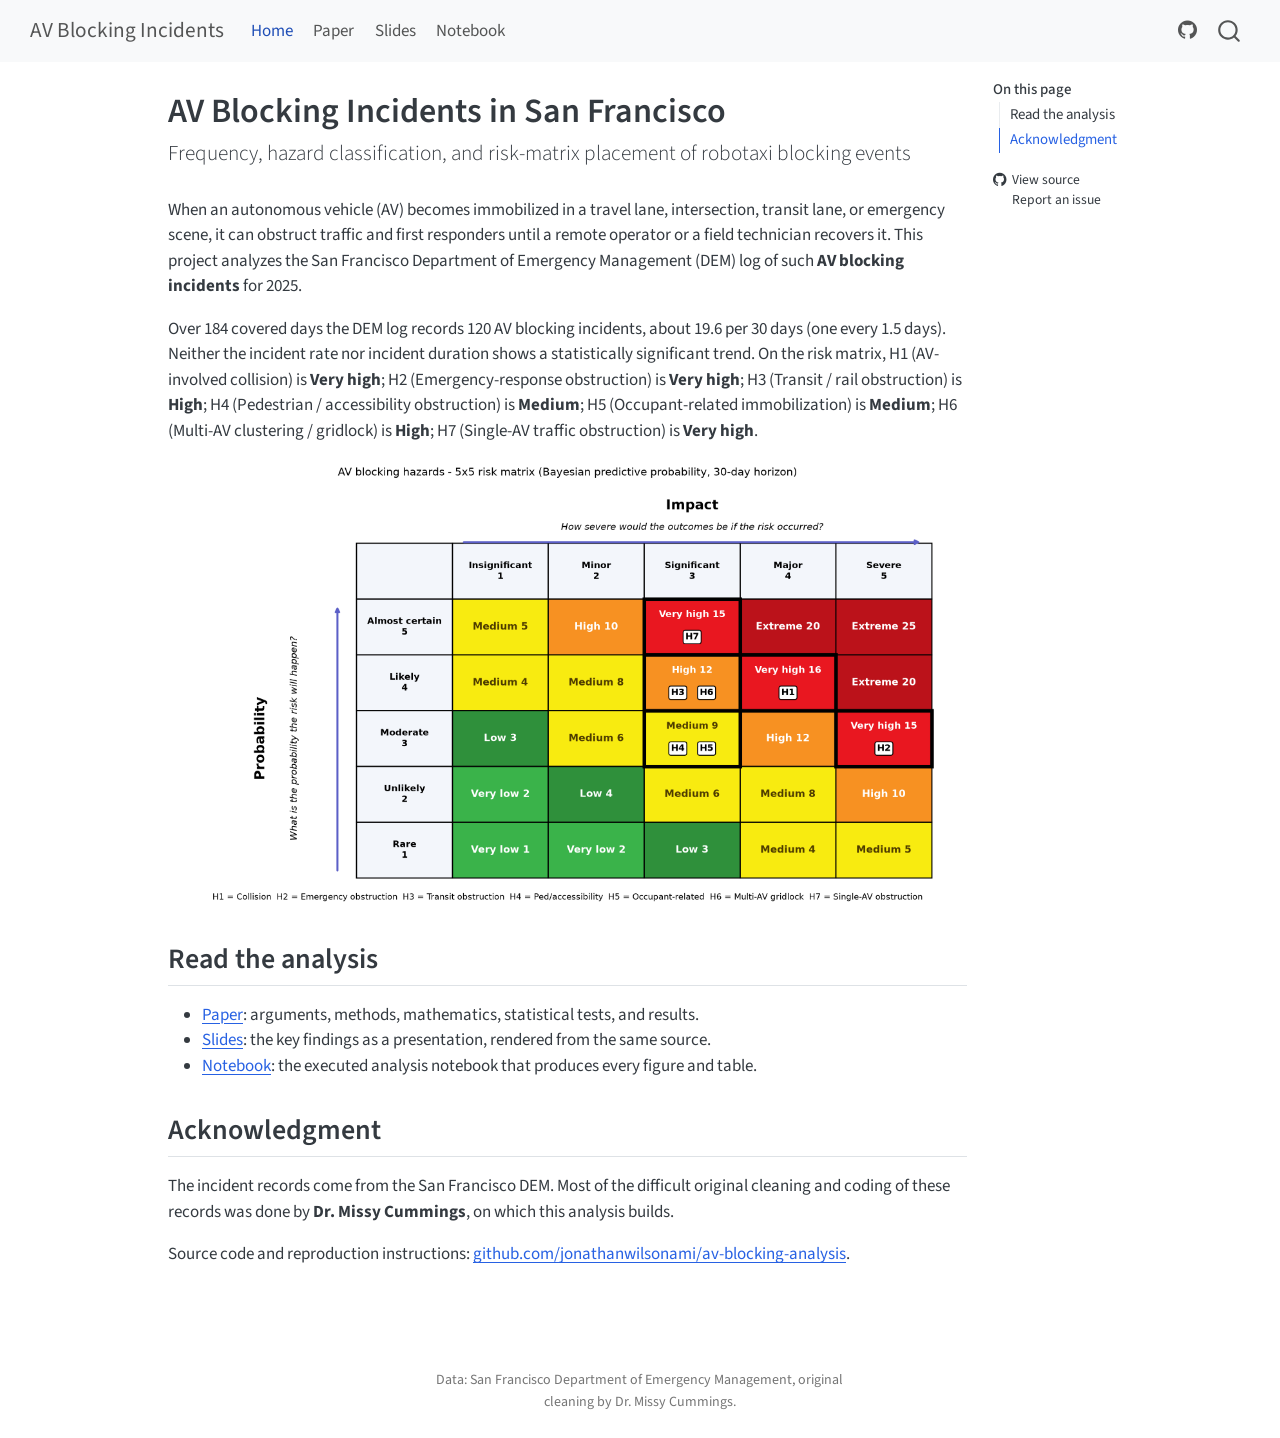
==== index.html @ c3c75663 "deploy: 362701f3c034e5729822f92eac6dff85ba215215" ====
<!DOCTYPE html>
<html xmlns="http://www.w3.org/1999/xhtml" lang="en" xml:lang="en"><head>

<meta charset="utf-8">
<meta name="generator" content="quarto-1.8.26">

<meta name="viewport" content="width=device-width, initial-scale=1.0, user-scalable=yes">


<title>AV Blocking Incidents in San Francisco – AV Blocking Incidents</title>
<style>
code{white-space: pre-wrap;}
span.smallcaps{font-variant: small-caps;}
div.columns{display: flex; gap: min(4vw, 1.5em);}
div.column{flex: auto; overflow-x: auto;}
div.hanging-indent{margin-left: 1.5em; text-indent: -1.5em;}
ul.task-list{list-style: none;}
ul.task-list li input[type="checkbox"] {
  width: 0.8em;
  margin: 0 0.8em 0.2em -1em; /* quarto-specific, see https://github.com/quarto-dev/quarto-cli/issues/4556 */ 
  vertical-align: middle;
}
</style>


<script src="site_libs/quarto-nav/quarto-nav.js"></script>
<script src="site_libs/quarto-nav/headroom.min.js"></script>
<script src="site_libs/clipboard/clipboard.min.js"></script>
<script src="site_libs/quarto-search/autocomplete.umd.js"></script>
<script src="site_libs/quarto-search/fuse.min.js"></script>
<script src="site_libs/quarto-search/quarto-search.js"></script>
<meta name="quarto:offset" content="./">
<script src="site_libs/quarto-html/quarto.js" type="module"></script>
<script src="site_libs/quarto-html/tabsets/tabsets.js" type="module"></script>
<script src="site_libs/quarto-html/axe/axe-check.js" type="module"></script>
<script src="site_libs/quarto-html/popper.min.js"></script>
<script src="site_libs/quarto-html/tippy.umd.min.js"></script>
<script src="site_libs/quarto-html/anchor.min.js"></script>
<link href="site_libs/quarto-html/tippy.css" rel="stylesheet">
<link href="site_libs/quarto-html/quarto-syntax-highlighting-587c61ba64f3a5504c4d52d930310e48.css" rel="stylesheet" id="quarto-text-highlighting-styles">
<script src="site_libs/bootstrap/bootstrap.min.js"></script>
<link href="site_libs/bootstrap/bootstrap-icons.css" rel="stylesheet">
<link href="site_libs/bootstrap/bootstrap-ceaa104d35ef12004d771d89dac4dd97.min.css" rel="stylesheet" append-hash="true" id="quarto-bootstrap" data-mode="light">
<script id="quarto-search-options" type="application/json">{
  "location": "navbar",
  "copy-button": false,
  "collapse-after": 3,
  "panel-placement": "end",
  "type": "overlay",
  "limit": 50,
  "keyboard-shortcut": [
    "f",
    "/",
    "s"
  ],
  "show-item-context": false,
  "language": {
    "search-no-results-text": "No results",
    "search-matching-documents-text": "matching documents",
    "search-copy-link-title": "Copy link to search",
    "search-hide-matches-text": "Hide additional matches",
    "search-more-match-text": "more match in this document",
    "search-more-matches-text": "more matches in this document",
    "search-clear-button-title": "Clear",
    "search-text-placeholder": "",
    "search-detached-cancel-button-title": "Cancel",
    "search-submit-button-title": "Submit",
    "search-label": "Search"
  }
}</script>


<link rel="stylesheet" href="styles.css">
</head>

<body class="nav-fixed quarto-light">

<div id="quarto-search-results"></div>
  <header id="quarto-header" class="headroom fixed-top">
    <nav class="navbar navbar-expand-lg " data-bs-theme="dark">
      <div class="navbar-container container-fluid">
      <div class="navbar-brand-container mx-auto">
    <a class="navbar-brand" href="./index.html">
    <span class="navbar-title">AV Blocking Incidents</span>
    </a>
  </div>
            <div id="quarto-search" class="" title="Search"></div>
          <button class="navbar-toggler" type="button" data-bs-toggle="collapse" data-bs-target="#navbarCollapse" aria-controls="navbarCollapse" role="menu" aria-expanded="false" aria-label="Toggle navigation" onclick="if (window.quartoToggleHeadroom) { window.quartoToggleHeadroom(); }">
  <span class="navbar-toggler-icon"></span>
</button>
          <div class="collapse navbar-collapse" id="navbarCollapse">
            <ul class="navbar-nav navbar-nav-scroll me-auto">
  <li class="nav-item">
    <a class="nav-link active" href="./index.html" aria-current="page"> 
<span class="menu-text">Home</span></a>
  </li>  
  <li class="nav-item">
    <a class="nav-link" href="./paper.html"> 
<span class="menu-text">Paper</span></a>
  </li>  
  <li class="nav-item">
    <a class="nav-link" href="./paper-slides.html"> 
<span class="menu-text">Slides</span></a>
  </li>  
  <li class="nav-item">
    <a class="nav-link" href="./notebook.html"> 
<span class="menu-text">Notebook</span></a>
  </li>  
</ul>
            <ul class="navbar-nav navbar-nav-scroll ms-auto">
  <li class="nav-item compact">
    <a class="nav-link" href="https://github.com/jonathanwilsonami/av-blocking-analysis"> <i class="bi bi-github" role="img">
</i> 
<span class="menu-text"></span></a>
  </li>  
</ul>
          </div> <!-- /navcollapse -->
            <div class="quarto-navbar-tools">
</div>
      </div> <!-- /container-fluid -->
    </nav>
</header>
<!-- content -->
<div id="quarto-content" class="quarto-container page-columns page-rows-contents page-layout-article page-navbar">
<!-- sidebar -->
<!-- margin-sidebar -->
    <div id="quarto-margin-sidebar" class="sidebar margin-sidebar">
        <nav id="TOC" role="doc-toc" class="toc-active">
    <h2 id="toc-title">On this page</h2>
   
  <ul>
  <li><a href="#read-the-analysis" id="toc-read-the-analysis" class="nav-link active" data-scroll-target="#read-the-analysis">Read the analysis</a></li>
  <li><a href="#acknowledgment" id="toc-acknowledgment" class="nav-link" data-scroll-target="#acknowledgment">Acknowledgment</a></li>
  </ul>
<div class="toc-actions"><ul><li><a href="https://github.com/jonathanwilsonami/av-blocking-analysis/blob/main/index.qmd" class="toc-action"><i class="bi bi-github"></i>View source</a></li><li><a href="https://github.com/jonathanwilsonami/av-blocking-analysis/issues/new" class="toc-action"><i class="bi empty"></i>Report an issue</a></li></ul></div></nav>
    </div>
<!-- main -->
<main class="content" id="quarto-document-content">

<header id="title-block-header" class="quarto-title-block default">
<div class="quarto-title">
<h1 class="title">AV Blocking Incidents in San Francisco</h1>
<p class="subtitle lead">Frequency, hazard classification, and risk-matrix placement of robotaxi blocking events</p>
</div>



<div class="quarto-title-meta">

    
  
    
  </div>
  


</header>


<p>When an autonomous vehicle (AV) becomes immobilized in a travel lane, intersection, transit lane, or emergency scene, it can obstruct traffic and first responders until a remote operator or a field technician recovers it. This project analyzes the San Francisco Department of Emergency Management (DEM) log of such <strong>AV blocking incidents</strong> for 2025.</p>
<p>Over 184 covered days the DEM log records 120 AV blocking incidents, about 19.6 per 30 days (one every 1.5 days). Neither the incident rate nor incident duration shows a statistically significant trend. On the risk matrix, H1 (AV-involved collision) is <strong>Very high</strong>; H2 (Emergency-response obstruction) is <strong>Very high</strong>; H3 (Transit / rail obstruction) is <strong>High</strong>; H4 (Pedestrian / accessibility obstruction) is <strong>Medium</strong>; H5 (Occupant-related immobilization) is <strong>Medium</strong>; H6 (Multi-AV clustering / gridlock) is <strong>High</strong>; H7 (Single-AV traffic obstruction) is <strong>Very high</strong>.</p>
<p><img src="assets/figures/fig-risk-matrix.png" class="img-fluid" alt="Five-by-five risk matrix with seven AV-blocking hazards placed by probability and impact."></p>
<section id="read-the-analysis" class="level2">
<h2 class="anchored" data-anchor-id="read-the-analysis">Read the analysis</h2>
<ul>
<li><strong><a href="./paper.html">Paper</a></strong>: arguments, methods, mathematics, statistical tests, and results.</li>
<li><strong><a href="paper-slides.html">Slides</a></strong>: the key findings as a presentation, rendered from the same source.</li>
<li><strong><a href="notebook.html">Notebook</a></strong>: the executed analysis notebook that produces every figure and table.</li>
</ul>
</section>
<section id="acknowledgment" class="level2">
<h2 class="anchored" data-anchor-id="acknowledgment">Acknowledgment</h2>
<p>The incident records come from the San Francisco DEM. Most of the difficult original cleaning and coding of these records was done by <strong>Dr.&nbsp;Missy Cummings</strong>, on which this analysis builds.</p>
<p>Source code and reproduction instructions: <a href="https://github.com/jonathanwilsonami/av-blocking-analysis">github.com/jonathanwilsonami/av-blocking-analysis</a>.</p>


</section>

</main> <!-- /main -->
<script id="quarto-html-after-body" type="application/javascript">
  window.document.addEventListener("DOMContentLoaded", function (event) {
    const icon = "";
    const anchorJS = new window.AnchorJS();
    anchorJS.options = {
      placement: 'right',
      icon: icon
    };
    anchorJS.add('.anchored');
    const isCodeAnnotation = (el) => {
      for (const clz of el.classList) {
        if (clz.startsWith('code-annotation-')) {                     
          return true;
        }
      }
      return false;
    }
    const onCopySuccess = function(e) {
      // button target
      const button = e.trigger;
      // don't keep focus
      button.blur();
      // flash "checked"
      button.classList.add('code-copy-button-checked');
      var currentTitle = button.getAttribute("title");
      button.setAttribute("title", "Copied!");
      let tooltip;
      if (window.bootstrap) {
        button.setAttribute("data-bs-toggle", "tooltip");
        button.setAttribute("data-bs-placement", "left");
        button.setAttribute("data-bs-title", "Copied!");
        tooltip = new bootstrap.Tooltip(button, 
          { trigger: "manual", 
            customClass: "code-copy-button-tooltip",
            offset: [0, -8]});
        tooltip.show();    
      }
      setTimeout(function() {
        if (tooltip) {
          tooltip.hide();
          button.removeAttribute("data-bs-title");
          button.removeAttribute("data-bs-toggle");
          button.removeAttribute("data-bs-placement");
        }
        button.setAttribute("title", currentTitle);
        button.classList.remove('code-copy-button-checked');
      }, 1000);
      // clear code selection
      e.clearSelection();
    }
    const getTextToCopy = function(trigger) {
      const outerScaffold = trigger.parentElement.cloneNode(true);
      const codeEl = outerScaffold.querySelector('code');
      for (const childEl of codeEl.children) {
        if (isCodeAnnotation(childEl)) {
          childEl.remove();
        }
      }
      return codeEl.innerText;
    }
    const clipboard = new window.ClipboardJS('.code-copy-button:not([data-in-quarto-modal])', {
      text: getTextToCopy
    });
    clipboard.on('success', onCopySuccess);
    if (window.document.getElementById('quarto-embedded-source-code-modal')) {
      const clipboardModal = new window.ClipboardJS('.code-copy-button[data-in-quarto-modal]', {
        text: getTextToCopy,
        container: window.document.getElementById('quarto-embedded-source-code-modal')
      });
      clipboardModal.on('success', onCopySuccess);
    }
      var localhostRegex = new RegExp(/^(?:http|https):\/\/localhost\:?[0-9]*\//);
      var mailtoRegex = new RegExp(/^mailto:/);
        var filterRegex = new RegExp("https:\/\/jonathanwilsonami\.github\.io\/av-blocking-analysis\/");
      var isInternal = (href) => {
          return filterRegex.test(href) || localhostRegex.test(href) || mailtoRegex.test(href);
      }
      // Inspect non-navigation links and adorn them if external
     var links = window.document.querySelectorAll('a[href]:not(.nav-link):not(.navbar-brand):not(.toc-action):not(.sidebar-link):not(.sidebar-item-toggle):not(.pagination-link):not(.no-external):not([aria-hidden]):not(.dropdown-item):not(.quarto-navigation-tool):not(.about-link)');
      for (var i=0; i<links.length; i++) {
        const link = links[i];
        if (!isInternal(link.href)) {
          // undo the damage that might have been done by quarto-nav.js in the case of
          // links that we want to consider external
          if (link.dataset.originalHref !== undefined) {
            link.href = link.dataset.originalHref;
          }
        }
      }
    function tippyHover(el, contentFn, onTriggerFn, onUntriggerFn) {
      const config = {
        allowHTML: true,
        maxWidth: 500,
        delay: 100,
        arrow: false,
        appendTo: function(el) {
            return el.parentElement;
        },
        interactive: true,
        interactiveBorder: 10,
        theme: 'quarto',
        placement: 'bottom-start',
      };
      if (contentFn) {
        config.content = contentFn;
      }
      if (onTriggerFn) {
        config.onTrigger = onTriggerFn;
      }
      if (onUntriggerFn) {
        config.onUntrigger = onUntriggerFn;
      }
      window.tippy(el, config); 
    }
    const noterefs = window.document.querySelectorAll('a[role="doc-noteref"]');
    for (var i=0; i<noterefs.length; i++) {
      const ref = noterefs[i];
      tippyHover(ref, function() {
        // use id or data attribute instead here
        let href = ref.getAttribute('data-footnote-href') || ref.getAttribute('href');
        try { href = new URL(href).hash; } catch {}
        const id = href.replace(/^#\/?/, "");
        const note = window.document.getElementById(id);
        if (note) {
          return note.innerHTML;
        } else {
          return "";
        }
      });
    }
    const xrefs = window.document.querySelectorAll('a.quarto-xref');
    const processXRef = (id, note) => {
      // Strip column container classes
      const stripColumnClz = (el) => {
        el.classList.remove("page-full", "page-columns");
        if (el.children) {
          for (const child of el.children) {
            stripColumnClz(child);
          }
        }
      }
      stripColumnClz(note)
      if (id === null || id.startsWith('sec-')) {
        // Special case sections, only their first couple elements
        const container = document.createElement("div");
        if (note.children && note.children.length > 2) {
          container.appendChild(note.children[0].cloneNode(true));
          for (let i = 1; i < note.children.length; i++) {
            const child = note.children[i];
            if (child.tagName === "P" && child.innerText === "") {
              continue;
            } else {
              container.appendChild(child.cloneNode(true));
              break;
            }
          }
          if (window.Quarto?.typesetMath) {
            window.Quarto.typesetMath(container);
          }
          return container.innerHTML
        } else {
          if (window.Quarto?.typesetMath) {
            window.Quarto.typesetMath(note);
          }
          return note.innerHTML;
        }
      } else {
        // Remove any anchor links if they are present
        const anchorLink = note.querySelector('a.anchorjs-link');
        if (anchorLink) {
          anchorLink.remove();
        }
        if (window.Quarto?.typesetMath) {
          window.Quarto.typesetMath(note);
        }
        if (note.classList.contains("callout")) {
          return note.outerHTML;
        } else {
          return note.innerHTML;
        }
      }
    }
    for (var i=0; i<xrefs.length; i++) {
      const xref = xrefs[i];
      tippyHover(xref, undefined, function(instance) {
        instance.disable();
        let url = xref.getAttribute('href');
        let hash = undefined; 
        if (url.startsWith('#')) {
          hash = url;
        } else {
          try { hash = new URL(url).hash; } catch {}
        }
        if (hash) {
          const id = hash.replace(/^#\/?/, "");
          const note = window.document.getElementById(id);
          if (note !== null) {
            try {
              const html = processXRef(id, note.cloneNode(true));
              instance.setContent(html);
            } finally {
              instance.enable();
              instance.show();
            }
          } else {
            // See if we can fetch this
            fetch(url.split('#')[0])
            .then(res => res.text())
            .then(html => {
              const parser = new DOMParser();
              const htmlDoc = parser.parseFromString(html, "text/html");
              const note = htmlDoc.getElementById(id);
              if (note !== null) {
                const html = processXRef(id, note);
                instance.setContent(html);
              } 
            }).finally(() => {
              instance.enable();
              instance.show();
            });
          }
        } else {
          // See if we can fetch a full url (with no hash to target)
          // This is a special case and we should probably do some content thinning / targeting
          fetch(url)
          .then(res => res.text())
          .then(html => {
            const parser = new DOMParser();
            const htmlDoc = parser.parseFromString(html, "text/html");
            const note = htmlDoc.querySelector('main.content');
            if (note !== null) {
              // This should only happen for chapter cross references
              // (since there is no id in the URL)
              // remove the first header
              if (note.children.length > 0 && note.children[0].tagName === "HEADER") {
                note.children[0].remove();
              }
              const html = processXRef(null, note);
              instance.setContent(html);
            } 
          }).finally(() => {
            instance.enable();
            instance.show();
          });
        }
      }, function(instance) {
      });
    }
        let selectedAnnoteEl;
        const selectorForAnnotation = ( cell, annotation) => {
          let cellAttr = 'data-code-cell="' + cell + '"';
          let lineAttr = 'data-code-annotation="' +  annotation + '"';
          const selector = 'span[' + cellAttr + '][' + lineAttr + ']';
          return selector;
        }
        const selectCodeLines = (annoteEl) => {
          const doc = window.document;
          const targetCell = annoteEl.getAttribute("data-target-cell");
          const targetAnnotation = annoteEl.getAttribute("data-target-annotation");
          const annoteSpan = window.document.querySelector(selectorForAnnotation(targetCell, targetAnnotation));
          const lines = annoteSpan.getAttribute("data-code-lines").split(",");
          const lineIds = lines.map((line) => {
            return targetCell + "-" + line;
          })
          let top = null;
          let height = null;
          let parent = null;
          if (lineIds.length > 0) {
              //compute the position of the single el (top and bottom and make a div)
              const el = window.document.getElementById(lineIds[0]);
              top = el.offsetTop;
              height = el.offsetHeight;
              parent = el.parentElement.parentElement;
            if (lineIds.length > 1) {
              const lastEl = window.document.getElementById(lineIds[lineIds.length - 1]);
              const bottom = lastEl.offsetTop + lastEl.offsetHeight;
              height = bottom - top;
            }
            if (top !== null && height !== null && parent !== null) {
              // cook up a div (if necessary) and position it 
              let div = window.document.getElementById("code-annotation-line-highlight");
              if (div === null) {
                div = window.document.createElement("div");
                div.setAttribute("id", "code-annotation-line-highlight");
                div.style.position = 'absolute';
                parent.appendChild(div);
              }
              div.style.top = top - 2 + "px";
              div.style.height = height + 4 + "px";
              div.style.left = 0;
              let gutterDiv = window.document.getElementById("code-annotation-line-highlight-gutter");
              if (gutterDiv === null) {
                gutterDiv = window.document.createElement("div");
                gutterDiv.setAttribute("id", "code-annotation-line-highlight-gutter");
                gutterDiv.style.position = 'absolute';
                const codeCell = window.document.getElementById(targetCell);
                const gutter = codeCell.querySelector('.code-annotation-gutter');
                gutter.appendChild(gutterDiv);
              }
              gutterDiv.style.top = top - 2 + "px";
              gutterDiv.style.height = height + 4 + "px";
            }
            selectedAnnoteEl = annoteEl;
          }
        };
        const unselectCodeLines = () => {
          const elementsIds = ["code-annotation-line-highlight", "code-annotation-line-highlight-gutter"];
          elementsIds.forEach((elId) => {
            const div = window.document.getElementById(elId);
            if (div) {
              div.remove();
            }
          });
          selectedAnnoteEl = undefined;
        };
          // Handle positioning of the toggle
      window.addEventListener(
        "resize",
        throttle(() => {
          elRect = undefined;
          if (selectedAnnoteEl) {
            selectCodeLines(selectedAnnoteEl);
          }
        }, 10)
      );
      function throttle(fn, ms) {
      let throttle = false;
      let timer;
        return (...args) => {
          if(!throttle) { // first call gets through
              fn.apply(this, args);
              throttle = true;
          } else { // all the others get throttled
              if(timer) clearTimeout(timer); // cancel #2
              timer = setTimeout(() => {
                fn.apply(this, args);
                timer = throttle = false;
              }, ms);
          }
        };
      }
        // Attach click handler to the DT
        const annoteDls = window.document.querySelectorAll('dt[data-target-cell]');
        for (const annoteDlNode of annoteDls) {
          annoteDlNode.addEventListener('click', (event) => {
            const clickedEl = event.target;
            if (clickedEl !== selectedAnnoteEl) {
              unselectCodeLines();
              const activeEl = window.document.querySelector('dt[data-target-cell].code-annotation-active');
              if (activeEl) {
                activeEl.classList.remove('code-annotation-active');
              }
              selectCodeLines(clickedEl);
              clickedEl.classList.add('code-annotation-active');
            } else {
              // Unselect the line
              unselectCodeLines();
              clickedEl.classList.remove('code-annotation-active');
            }
          });
        }
    const findCites = (el) => {
      const parentEl = el.parentElement;
      if (parentEl) {
        const cites = parentEl.dataset.cites;
        if (cites) {
          return {
            el,
            cites: cites.split(' ')
          };
        } else {
          return findCites(el.parentElement)
        }
      } else {
        return undefined;
      }
    };
    var bibliorefs = window.document.querySelectorAll('a[role="doc-biblioref"]');
    for (var i=0; i<bibliorefs.length; i++) {
      const ref = bibliorefs[i];
      const citeInfo = findCites(ref);
      if (citeInfo) {
        tippyHover(citeInfo.el, function() {
          var popup = window.document.createElement('div');
          citeInfo.cites.forEach(function(cite) {
            var citeDiv = window.document.createElement('div');
            citeDiv.classList.add('hanging-indent');
            citeDiv.classList.add('csl-entry');
            var biblioDiv = window.document.getElementById('ref-' + cite);
            if (biblioDiv) {
              citeDiv.innerHTML = biblioDiv.innerHTML;
            }
            popup.appendChild(citeDiv);
          });
          return popup.innerHTML;
        });
      }
    }
  });
  </script>
</div> <!-- /content -->
<footer class="footer">
  <div class="nav-footer">
    <div class="nav-footer-left">
      &nbsp;
    </div>   
    <div class="nav-footer-center">
<p>Data: San Francisco Department of Emergency Management, original cleaning by Dr.&nbsp;Missy Cummings.</p>
<div class="toc-actions d-sm-block d-md-none"><ul><li><a href="https://github.com/jonathanwilsonami/av-blocking-analysis/blob/main/index.qmd" class="toc-action"><i class="bi bi-github"></i>View source</a></li><li><a href="https://github.com/jonathanwilsonami/av-blocking-analysis/issues/new" class="toc-action"><i class="bi empty"></i>Report an issue</a></li></ul></div></div>
    <div class="nav-footer-right">
      &nbsp;
    </div>
  </div>
</footer>




</body></html>
---- site_libs/quarto-html/tippy.css ----
.tippy-box[data-animation=fade][data-state=hidden]{opacity:0}[data-tippy-root]{max-width:calc(100vw - 10px)}.tippy-box{position:relative;background-color:#333;color:#fff;border-radius:4px;font-size:14px;line-height:1.4;white-space:normal;outline:0;transition-property:transform,visibility,opacity}.tippy-box[data-placement^=top]>.tippy-arrow{bottom:0}.tippy-box[data-placement^=top]>.tippy-arrow:before{bottom:-7px;left:0;border-width:8px 8px 0;border-top-color:initial;transform-origin:center top}.tippy-box[data-placement^=bottom]>.tippy-arrow{top:0}.tippy-box[data-placement^=bottom]>.tippy-arrow:before{top:-7px;left:0;border-width:0 8px 8px;border-bottom-color:initial;transform-origin:center bottom}.tippy-box[data-placement^=left]>.tippy-arrow{right:0}.tippy-box[data-placement^=left]>.tippy-arrow:before{border-width:8px 0 8px 8px;border-left-color:initial;right:-7px;transform-origin:center left}.tippy-box[data-placement^=right]>.tippy-arrow{left:0}.tippy-box[data-placement^=right]>.tippy-arrow:before{left:-7px;border-width:8px 8px 8px 0;border-right-color:initial;transform-origin:center right}.tippy-box[data-inertia][data-state=visible]{transition-timing-function:cubic-bezier(.54,1.5,.38,1.11)}.tippy-arrow{width:16px;height:16px;color:#333}.tippy-arrow:before{content:"";position:absolute;border-color:transparent;border-style:solid}.tippy-content{position:relative;padding:5px 9px;z-index:1}
---- site_libs/quarto-html/quarto-syntax-highlighting-587c61ba64f3a5504c4d52d930310e48.css ----
/* quarto syntax highlight colors */
:root {
  --quarto-hl-ot-color: #003B4F;
  --quarto-hl-at-color: #657422;
  --quarto-hl-ss-color: #20794D;
  --quarto-hl-an-color: #5E5E5E;
  --quarto-hl-fu-color: #4758AB;
  --quarto-hl-st-color: #20794D;
  --quarto-hl-cf-color: #003B4F;
  --quarto-hl-op-color: #5E5E5E;
  --quarto-hl-er-color: #AD0000;
  --quarto-hl-bn-color: #AD0000;
  --quarto-hl-al-color: #AD0000;
  --quarto-hl-va-color: #111111;
  --quarto-hl-bu-color: inherit;
  --quarto-hl-ex-color: inherit;
  --quarto-hl-pp-color: #AD0000;
  --quarto-hl-in-color: #5E5E5E;
  --quarto-hl-vs-color: #20794D;
  --quarto-hl-wa-color: #5E5E5E;
  --quarto-hl-do-color: #5E5E5E;
  --quarto-hl-im-color: #00769E;
  --quarto-hl-ch-color: #20794D;
  --quarto-hl-dt-color: #AD0000;
  --quarto-hl-fl-color: #AD0000;
  --quarto-hl-co-color: #5E5E5E;
  --quarto-hl-cv-color: #5E5E5E;
  --quarto-hl-cn-color: #8f5902;
  --quarto-hl-sc-color: #5E5E5E;
  --quarto-hl-dv-color: #AD0000;
  --quarto-hl-kw-color: #003B4F;
}

/* other quarto variables */
:root {
  --quarto-font-monospace: SFMono-Regular, Menlo, Monaco, Consolas, "Liberation Mono", "Courier New", monospace;
}

/* syntax highlight based on Pandoc's rules */
pre > code.sourceCode > span {
  color: #003B4F;
}

code.sourceCode > span {
  color: #003B4F;
}

div.sourceCode,
div.sourceCode pre.sourceCode {
  color: #003B4F;
}

/* Normal */
code span {
  color: #003B4F;
}

/* Alert */
code span.al {
  color: #AD0000;
  font-style: inherit;
}

/* Annotation */
code span.an {
  color: #5E5E5E;
  font-style: inherit;
}

/* Attribute */
code span.at {
  color: #657422;
  font-style: inherit;
}

/* BaseN */
code span.bn {
  color: #AD0000;
  font-style: inherit;
}

/* BuiltIn */
code span.bu {
  font-style: inherit;
}

/* ControlFlow */
code span.cf {
  color: #003B4F;
  font-weight: bold;
  font-style: inherit;
}

/* Char */
code span.ch {
  color: #20794D;
  font-style: inherit;
}

/* Constant */
code span.cn {
  color: #8f5902;
  font-style: inherit;
}

/* Comment */
code span.co {
  color: #5E5E5E;
  font-style: inherit;
}

/* CommentVar */
code span.cv {
  color: #5E5E5E;
  font-style: italic;
}

/* Documentation */
code span.do {
  color: #5E5E5E;
  font-style: italic;
}

/* DataType */
code span.dt {
  color: #AD0000;
  font-style: inherit;
}

/* DecVal */
code span.dv {
  color: #AD0000;
  font-style: inherit;
}

/* Error */
code span.er {
  color: #AD0000;
  font-style: inherit;
}

/* Extension */
code span.ex {
  font-style: inherit;
}

/* Float */
code span.fl {
  color: #AD0000;
  font-style: inherit;
}

/* Function */
code span.fu {
  color: #4758AB;
  font-style: inherit;
}

/* Import */
code span.im {
  color: #00769E;
  font-style: inherit;
}

/* Information */
code span.in {
  color: #5E5E5E;
  font-style: inherit;
}

/* Keyword */
code span.kw {
  color: #003B4F;
  font-weight: bold;
  font-style: inherit;
}

/* Operator */
code span.op {
  color: #5E5E5E;
  font-style: inherit;
}

/* Other */
code span.ot {
  color: #003B4F;
  font-style: inherit;
}

/* Preprocessor */
code span.pp {
  color: #AD0000;
  font-style: inherit;
}

/* SpecialChar */
code span.sc {
  color: #5E5E5E;
  font-style: inherit;
}

/* SpecialString */
code span.ss {
  color: #20794D;
  font-style: inherit;
}

/* String */
code span.st {
  color: #20794D;
  font-style: inherit;
}

/* Variable */
code span.va {
  color: #111111;
  font-style: inherit;
}

/* VerbatimString */
code span.vs {
  color: #20794D;
  font-style: inherit;
}

/* Warning */
code span.wa {
  color: #5E5E5E;
  font-style: italic;
}

.prevent-inlining {
  content: "</";
}

/*# sourceMappingURL=2dce1cc6c82594539e1579de68416b47.css.map */
---- styles.css ----
:root { --av-accent: #2a78d6; }
.callout-note { border-left-color: var(--av-accent); }
figure img { max-width: 100%; height: auto; }
table { font-size: 0.88rem; }
.reveal table { font-size: 0.55em; }
.reveal .slide-figure img { max-height: 520px; }
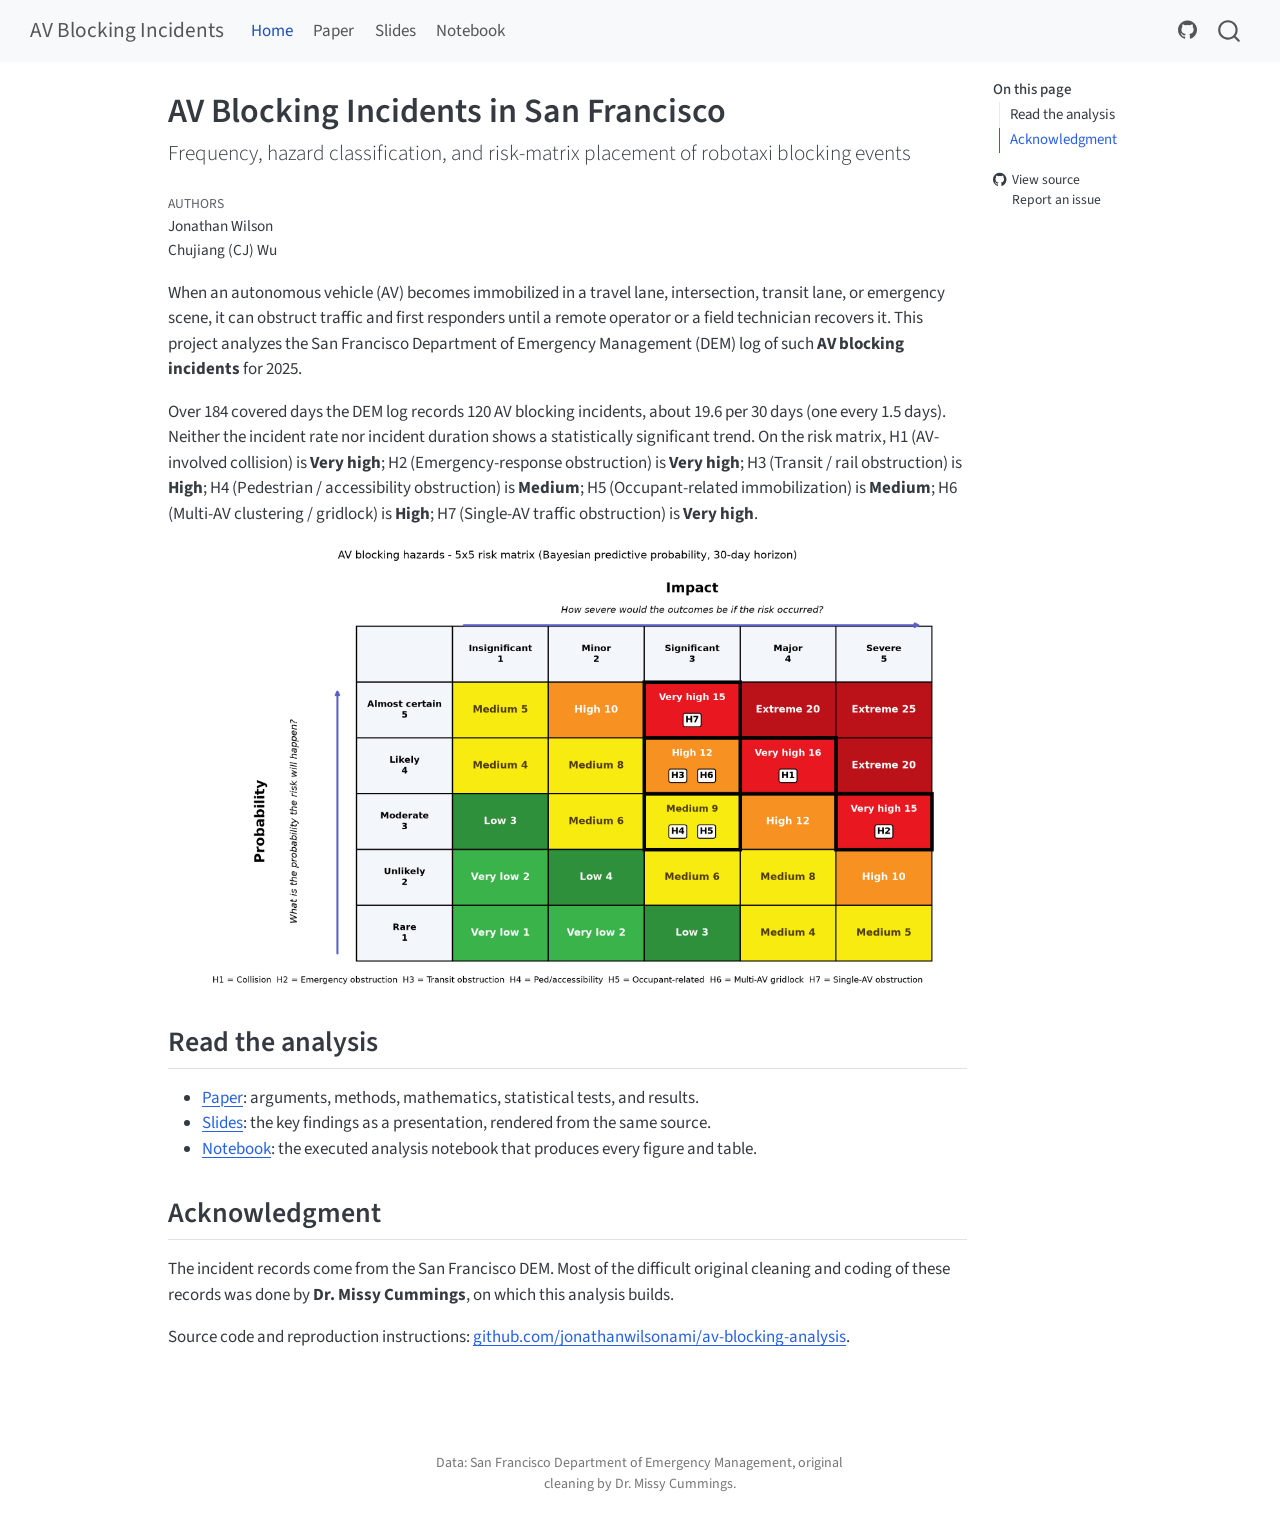
==== commit 33c7b3cd: "deploy: da719953a6dcd86014cfdd260b8b91cdbcc7ed66" ====
--- a/index.html
+++ b/index.html
@@ -6,6 +6,8 @@
 
 <meta name="viewport" content="width=device-width, initial-scale=1.0, user-scalable=yes">
 
+<meta name="author" content="Jonathan Wilson">
+<meta name="author" content="Chujiang (CJ) Wu">
 
 <title>AV Blocking Incidents in San Francisco – AV Blocking Incidents</title>
 <style>
@@ -147,6 +149,13 @@
 
 <div class="quarto-title-meta">
 
+    <div>
+    <div class="quarto-title-meta-heading">Authors</div>
+    <div class="quarto-title-meta-contents">
+             <p>Jonathan Wilson </p>
+             <p>Chujiang (CJ) Wu </p>
+          </div>
+  </div>
     
   
     
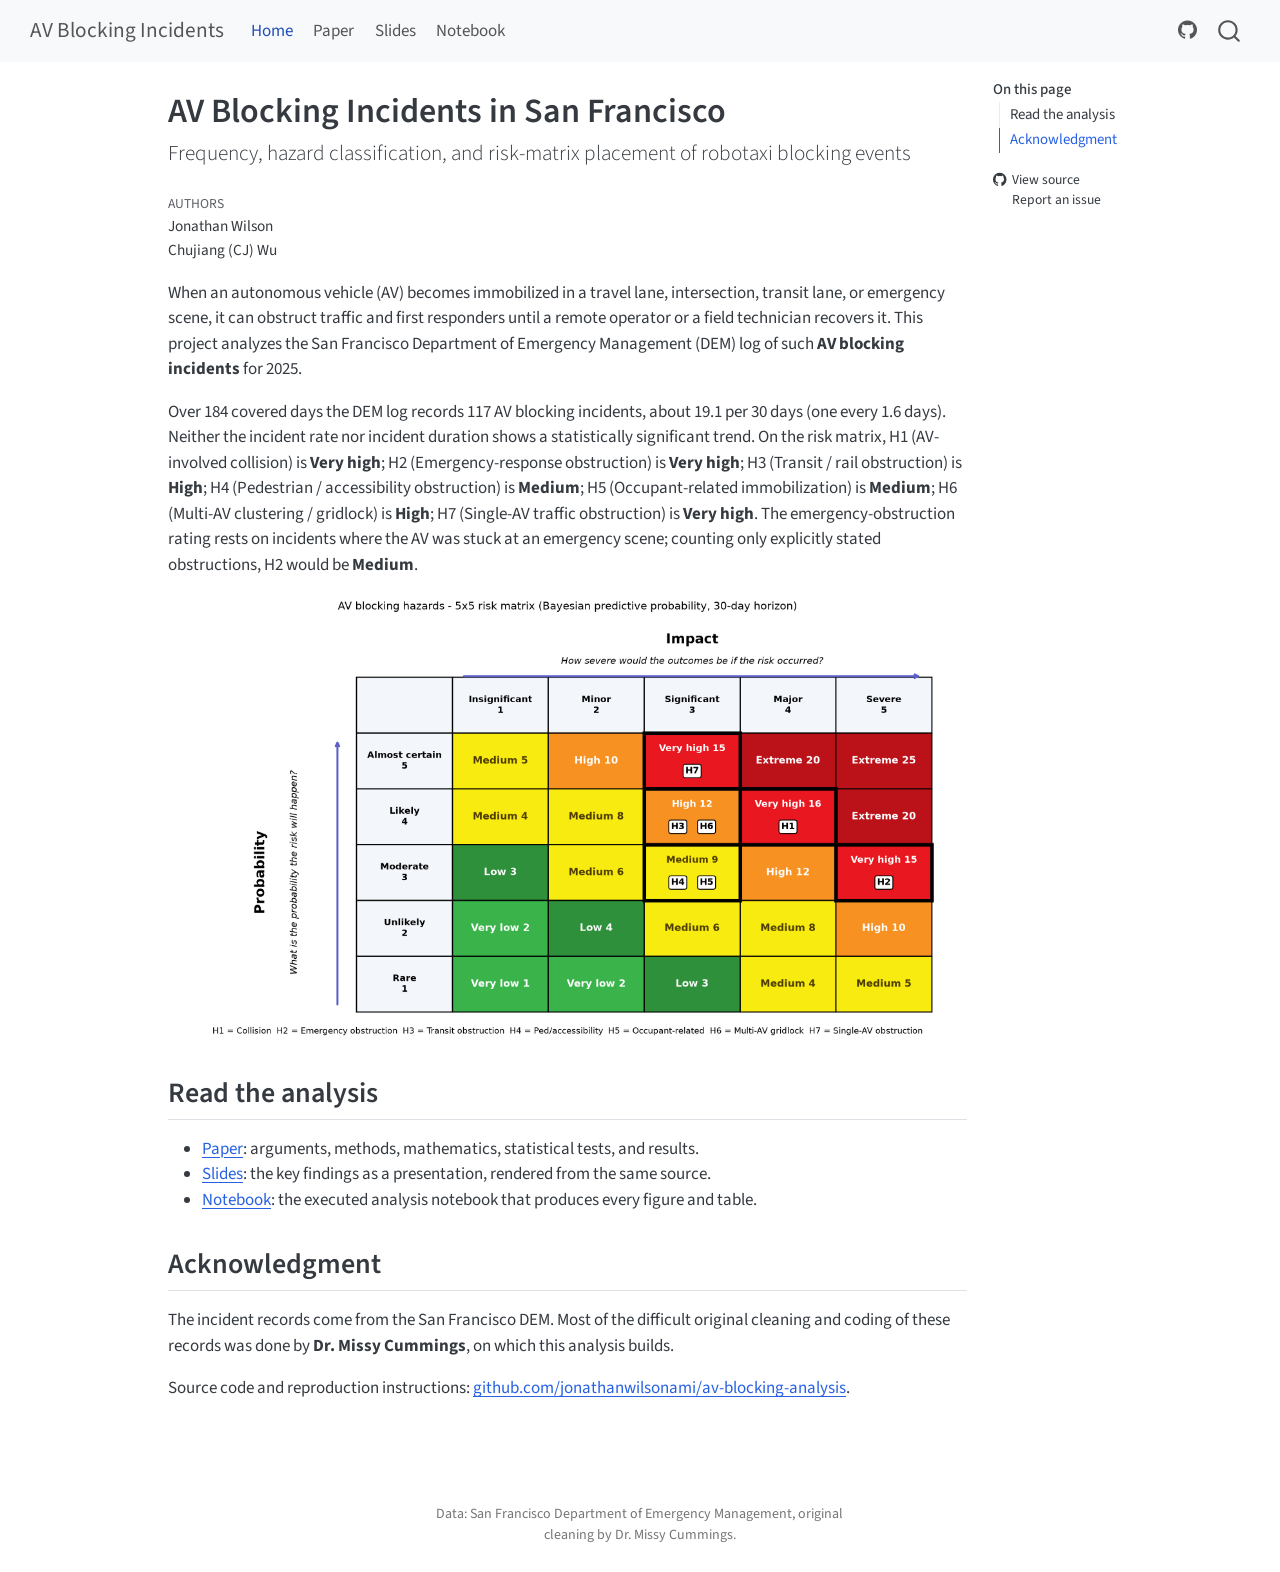
==== commit 72a9b5b9: "deploy: 06fdb2e928ab133f799015ae01323c991669ddcd" ====
--- a/index.html
+++ b/index.html
@@ -167,7 +167,7 @@
 
 
 <p>When an autonomous vehicle (AV) becomes immobilized in a travel lane, intersection, transit lane, or emergency scene, it can obstruct traffic and first responders until a remote operator or a field technician recovers it. This project analyzes the San Francisco Department of Emergency Management (DEM) log of such <strong>AV blocking incidents</strong> for 2025.</p>
-<p>Over 184 covered days the DEM log records 120 AV blocking incidents, about 19.6 per 30 days (one every 1.5 days). Neither the incident rate nor incident duration shows a statistically significant trend. On the risk matrix, H1 (AV-involved collision) is <strong>Very high</strong>; H2 (Emergency-response obstruction) is <strong>Very high</strong>; H3 (Transit / rail obstruction) is <strong>High</strong>; H4 (Pedestrian / accessibility obstruction) is <strong>Medium</strong>; H5 (Occupant-related immobilization) is <strong>Medium</strong>; H6 (Multi-AV clustering / gridlock) is <strong>High</strong>; H7 (Single-AV traffic obstruction) is <strong>Very high</strong>.</p>
+<p>Over 184 covered days the DEM log records 117 AV blocking incidents, about 19.1 per 30 days (one every 1.6 days). Neither the incident rate nor incident duration shows a statistically significant trend. On the risk matrix, H1 (AV-involved collision) is <strong>Very high</strong>; H2 (Emergency-response obstruction) is <strong>Very high</strong>; H3 (Transit / rail obstruction) is <strong>High</strong>; H4 (Pedestrian / accessibility obstruction) is <strong>Medium</strong>; H5 (Occupant-related immobilization) is <strong>Medium</strong>; H6 (Multi-AV clustering / gridlock) is <strong>High</strong>; H7 (Single-AV traffic obstruction) is <strong>Very high</strong>. The emergency-obstruction rating rests on incidents where the AV was stuck at an emergency scene; counting only explicitly stated obstructions, H2 would be <strong>Medium</strong>.</p>
 <p><img src="assets/figures/fig-risk-matrix.png" class="img-fluid" alt="Five-by-five risk matrix with seven AV-blocking hazards placed by probability and impact."></p>
 <section id="read-the-analysis" class="level2">
 <h2 class="anchored" data-anchor-id="read-the-analysis">Read the analysis</h2>
